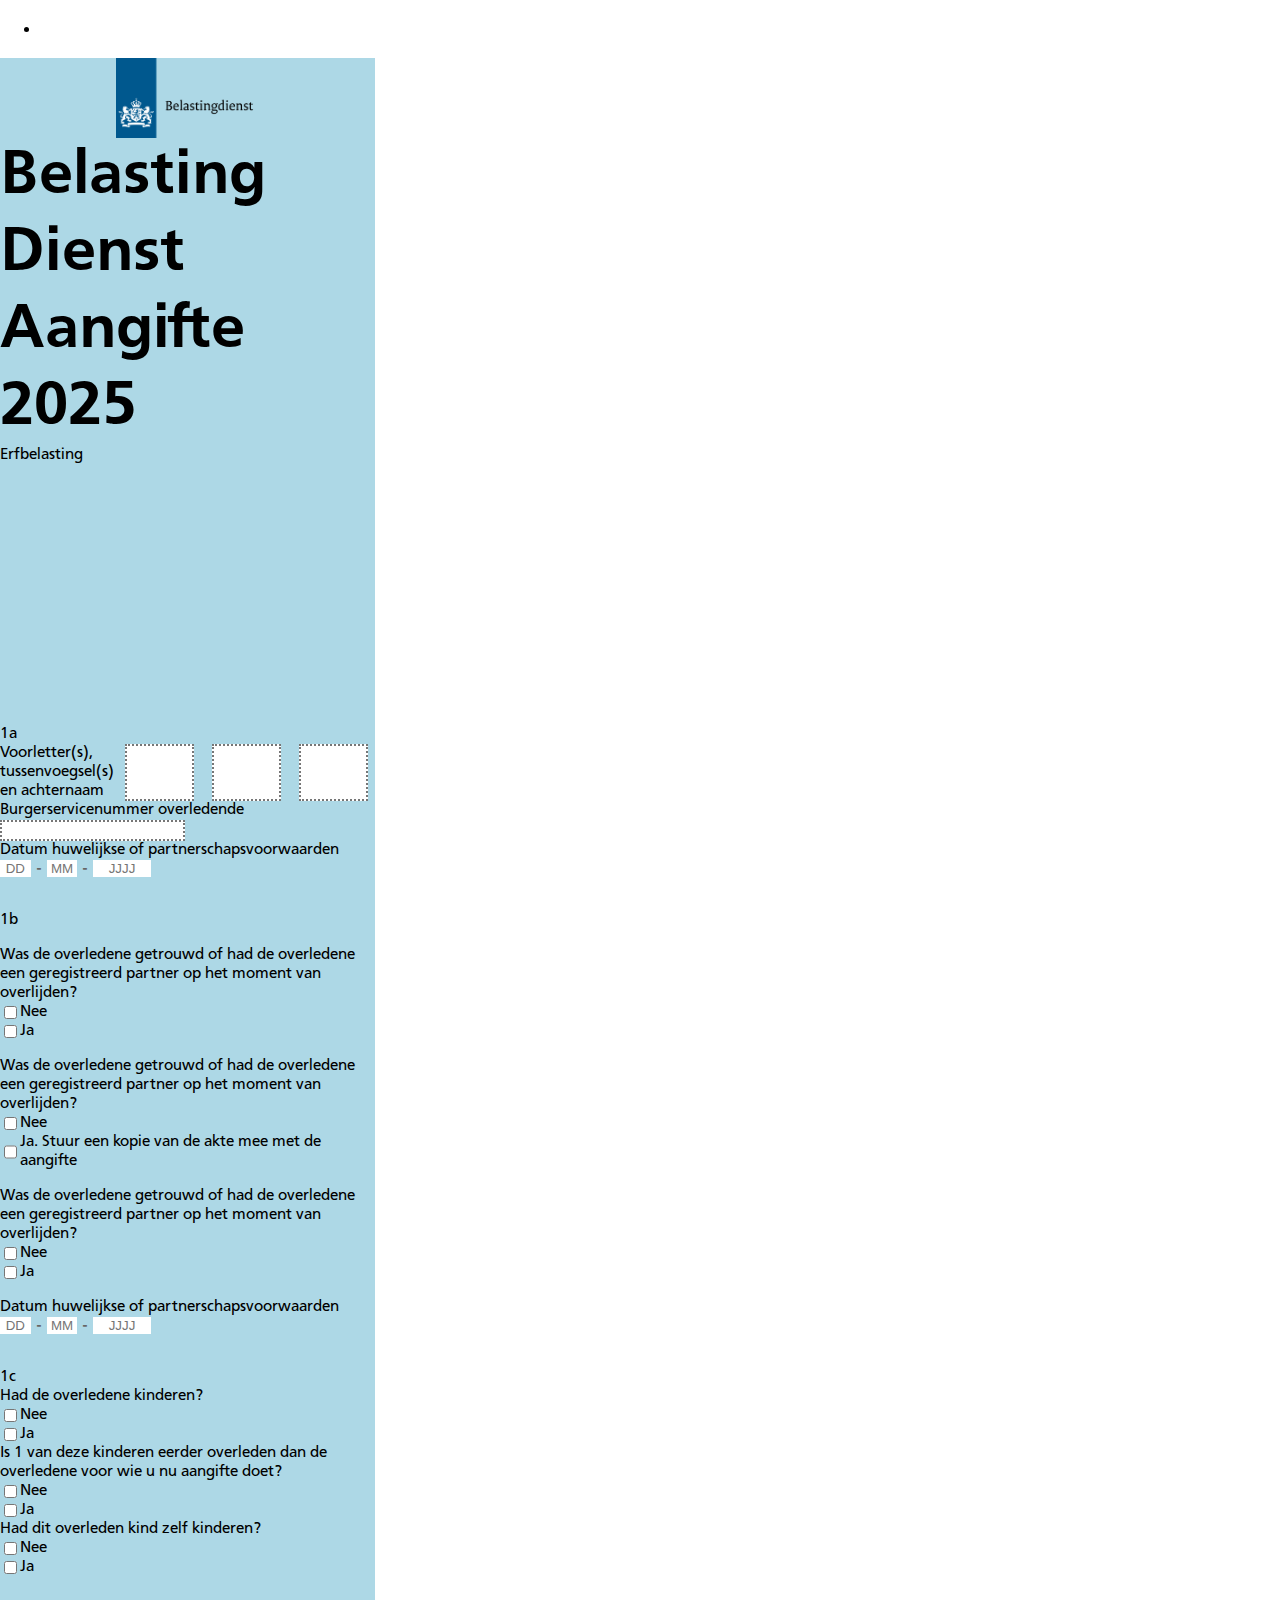
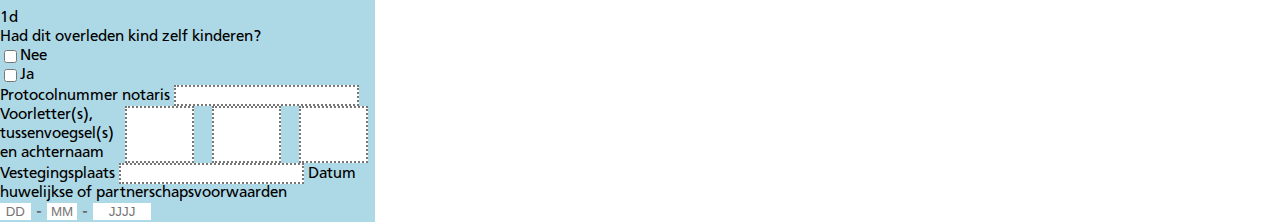
==== index.html @ 47c0e93e "init" ====
<!DOCTYPE html>
<html lang="en">
<head>
    <meta charset="UTF-8">
    <meta name="viewport" content="width=device-width, initial-scale=1.0">
    <title>Belasting Dienst</title>

    <link rel="stylesheet" href="styles.css">
</head>
<body>
    <nav>
        <ul>
            <li> </li>
        </ul>
    </nav>
    <section id="">
        <h1>Belasting Dienst</h1>
        <h2>Aangifte 2025</h2>
        <p>Erfbelasting</p>
        <img id="logo" src="content/belastingDienst.png" alt="logo van de belastingdienst">
    </section>

    <section id="DeadPerson">
        <section>
        <p>1a</p>
        <div>
            <label class="text-3-field"  for="Voorletters">Voorletter(s), tussenvoegsel(s) en achternaam
                <input type="text" name="Voorletters">
                <input type="text">
                <input type="text">
            </label>
        </div>
        <div>
            <label for="">Burgerservicenummer overledende
                <input type="text" name="Voorletters" maxlength="9">
            </label>
        </div>
            <label for="">Datum huwelijkse of partnerschapsvoorwaarden
                <div class="date-input-container">
                    <input type="number" id="day" class="date-segment" placeholder="DD" min="1" max="31" maxlength="2">
                    <span class="date-separator">-</span>
                    <input type="number" id="month" class="date-segment" placeholder="MM" min="1" max="12" maxlength="2">
                    <span class="date-separator">-</span>
                    <input type="number" id="year" class="date-segment" placeholder="JJJJ" min="1900" max="2100" maxlength="4" style="width: 4em;">
                </div>
             </label>
    
        </section>

        <section>
            <p>1b</p>
            <!-- Getrouwd? -->
            <label class="2-check-question" for="">Was de overledene getrouwd of had de overledene een geregistreerd partner op het moment van overlijden?
                <label for="nee">Nee
                    <input type="checkbox" name="nee">
                </label>
                <label for="ja">Ja
                    <input type="checkbox" name="ja">
                </label>
            </label>
            <!-- Voorwaarden -->
            <label class="2-check-question" for="">Was de overledene getrouwd of had de overledene een geregistreerd partner op het moment van overlijden?
                <label for="nee">Nee
                    <input type="checkbox" name="nee">
                </label>
                <label for="ja">Ja. Stuur een kopie van de akte mee met de aangifte
                    <input type="checkbox" name="ja">
                </label>
            </label>
            <!-- finaal verrekenbeding -->
            <label class="2-check-question" for="">Was de overledene getrouwd of had de overledene een geregistreerd partner op het moment van overlijden?
                <label for="nee">Nee
                    <input type="checkbox" name="nee">
                </label>
                <label for="ja">Ja
                    <input type="checkbox" name="ja">
                </label>
            </label>

            <!-- Datum Voorwaarden -->
             <label for="">Datum huwelijkse of partnerschapsvoorwaarden
                <div class="date-input-container">
                    <input type="number" id="day" class="date-segment" placeholder="DD" min="1" max="31" maxlength="2">
                    <span class="date-separator">-</span>
                    <input type="number" id="month" class="date-segment" placeholder="MM" min="1" max="12" maxlength="2">
                    <span class="date-separator">-</span>
                    <input type="number" id="year" class="date-segment" placeholder="JJJJ" min="1900" max="2100" maxlength="4" style="width: 4em;">
                </div>
             </label>
        </section>

        <section>
            <p>1c</p>
              <!-- kinderen? -->
            <label class="2-check-question" for="">Had de overledene kinderen?
                <label for="nee">Nee
                    <input type="checkbox" name="nee">
                </label>
                <label for="ja">Ja
                    <input type="checkbox" name="ja">
                </label>
            </label>
               <!-- kind eerder overleden? -->
            <label class="2-check-question" for="">Is 1 van deze kinderen eerder overleden dan de overledene voor wie u nu aangifte doet?
                <label for="nee">Nee
                    <input type="checkbox" name="nee">
                </label>
                <label for="ja">Ja
                    <input type="checkbox" name="ja">
                </label>
            </label>
               <!-- overleden kind met kinderen? -->
            <label class="2-check-question" for="">Had dit overleden kind zelf kinderen?
                <label for="nee">Nee
                    <input type="checkbox" name="nee">
                </label>
                <label for="ja">Ja
                    <input type="checkbox" name="ja">
                </label>
            </label>
        </section>

        <section>
            <p>1d</p>
                <!-- Testament -->
                <label class="2-check-question" for="">Had dit overleden kind zelf kinderen?
                    <label for="nee">Nee
                        <input type="checkbox" name="nee">
                    </label>
                    <label for="ja">Ja
                        <input type="checkbox" name="ja">
                    </label>
                </label>

                <div>
                    <label for="">Protocolnummer notaris
                        <input type="number" id="protocol" maxlength="6">
                    </label>
                    <label class="text-3-field" for="Voorletters">Voorletter(s), tussenvoegsel(s) en achternaam
                        <input type="text" name="Voorletters">
                        <input type="text">
                        <input type="text">
                    </label>
                    <label for="">Vestegingsplaats
                        <input type="text">
                    </label>
                    <label for="">Datum huwelijkse of partnerschapsvoorwaarden
                        <div class="date-input-container">
                            <input type="number" id="day" class="date-segment" placeholder="DD" min="1" max="31" maxlength="2">
                            <span class="date-separator">-</span>
                            <input type="number" id="month" class="date-segment" placeholder="MM" min="1" max="12" maxlength="2">
                            <span class="date-separator">-</span>
                            <input type="number" id="year" class="date-segment" placeholder="JJJJ" min="1900" max="2100" maxlength="4" style="width: 4em;">
                        </div>
                     </label>
                </div>
        </section>
    </section>
</body>
</html>
---- styles.css ----
:root{
    --button-text: 16px;
    --text: 16px;
    --h2: 64px;
    --nav: 18px;

    --section-width: 375px;
    --section-height: 10em;

    /* Primary colours */
  --ns-yellow: #ffc917;
  --ns-blue: #003082;
  --ns-lightBlue: #0063d3;
  --ns-white: #ffffff;

  /* Shades of grey */
  --ns-gray-text: #070721;
  --ns-gray-10: #202037;
  --ns-gray-20: #39394d;
  --ns-gray-30: #515164;
  --ns-gray-40: #6a6a7a;
  --ns-gray-50: #838390;
  --ns-gray-60: #9c9ca6;
  --ns-gray-70: #b5b5bc;
  --ns-gray-80: #cdcdd3;
  --ns-gray-90: #e6e6e9;
  --ns-gray-94: #f0f0f2;

  /* Special Colours */
  --ns-error: #db0029;
  --ns-succes: #009a42;
  --ns-ov: #ff0098;
  --ns-bus: #ff7700;

  /* Link and hover colours */
  --ns-link-blue: #0079d3;
  --ns-hover-blue: #005ca0;
  --ns-hover-yellow: #ffb519;

  /* Transparency colours */
  --ns-gray-alpha-60: #070721 (60%);
  --ns-gray-alpha-15: #070721 (15%);
  --ns-gray-alpha-10: #070721 (10%);

}

body{
    font-family: 'CartoGothicStd', sans-serif;
}

h1, h2{
    font-size: var(--h2);
}

nav{
    font-size: var(--nav);
}

button, a, p{
    font-size: var(--text);
}


body, h1, h2, h3, h4, h5, p, a, button{
    margin: 0;
    padding: 0;
}

body > section{
    width: var(--section-width);
    aspect-ratio: 9/16;
    /* height: var(--section-height); */

    background-color: lightblue;
    position: relative;

    display: flex;
    flex-direction: column;
}

#logo{
    width: 9em;

    order: -1;
    align-self: center;
}



.text-3-field{
    display: grid;
    grid-template-columns: repeat(4, 1fr);
    grid-template-rows: repeat(1, 1fr);
    column-gap: .7em;
    /* grid-template-rows: 1fr; */
}
.text-3-field input {
    width: 80%;
}

#DeadPerson {
    display: flex;
    flex-direction: column;
    /* justify-content: space-between; */
    gap: 2em;
}
#DeadPerson section:nth-of-type(2){
    display: flex;
    flex-direction: column;
    gap: 1em;
}

/* #region Font faces */
@font-face {
    font-family: CartoGothicStd;
    src: url('fonts/CartoGothicStd-Bold.otf') format('opentype');
    font-weight: bold;
    font-style: normal;
    font-display: swap;
}

@font-face {
    font-family: CartoGothicStd;
    src: url('fonts/CartoGothicStd-BoldItalic.otf') format('opentype');
    font-weight:bold;
    font-style: italic;
    font-display: swap;
}

@font-face {
    font-family: CartoGothicStd;
    src: url('fonts/CartoGothicStd-Book.otf') format('opentype');
    font-weight: normal;
    font-style: normal;
    font-display: swap;
}

@font-face {
    font-family: CartoGothicStd;
    src: url('fonts/CartoGothicStd-Italic.otf') format('opentype');
    font-weight: normal;
    font-style: italic;
    font-display: swap;
}

/* #endregion */

/* #region media Queries */
/* @media screen and (max-width: 768px){
    :root{
        --section-width: ;
        --section-height: ;
    }
} */

/* @media screen and (min-width: 768px) and (max-width: 1023px) {
    :root{
        --section-width: ;
        --section-height: ;
    }
} */

/* @media screen and (min-width: 1024px) {
    :root{
        --section-width: 2em;
        --section-height: 1em;
    }
} */

/* #endregion */


input[type=number]::-webkit-inner-spin-button, 
input[type=number]::-webkit-outer-spin-button { 
    -webkit-appearance: none;
    margin: 0;
}
input[type=number] {
    -moz-appearance: textfield;
}

.date-segment {
    width: 2em;
    border: none;
    text-align: center;
    outline: none;
}

.date-separator {
    margin: 0 2px;
    color: #666;
    font-weight: bold;
}

input {
    border-style: dotted;
}

label > label:has(input){
    display: flex;
    flex-direction: row-reverse;
    justify-content: flex-end;
}
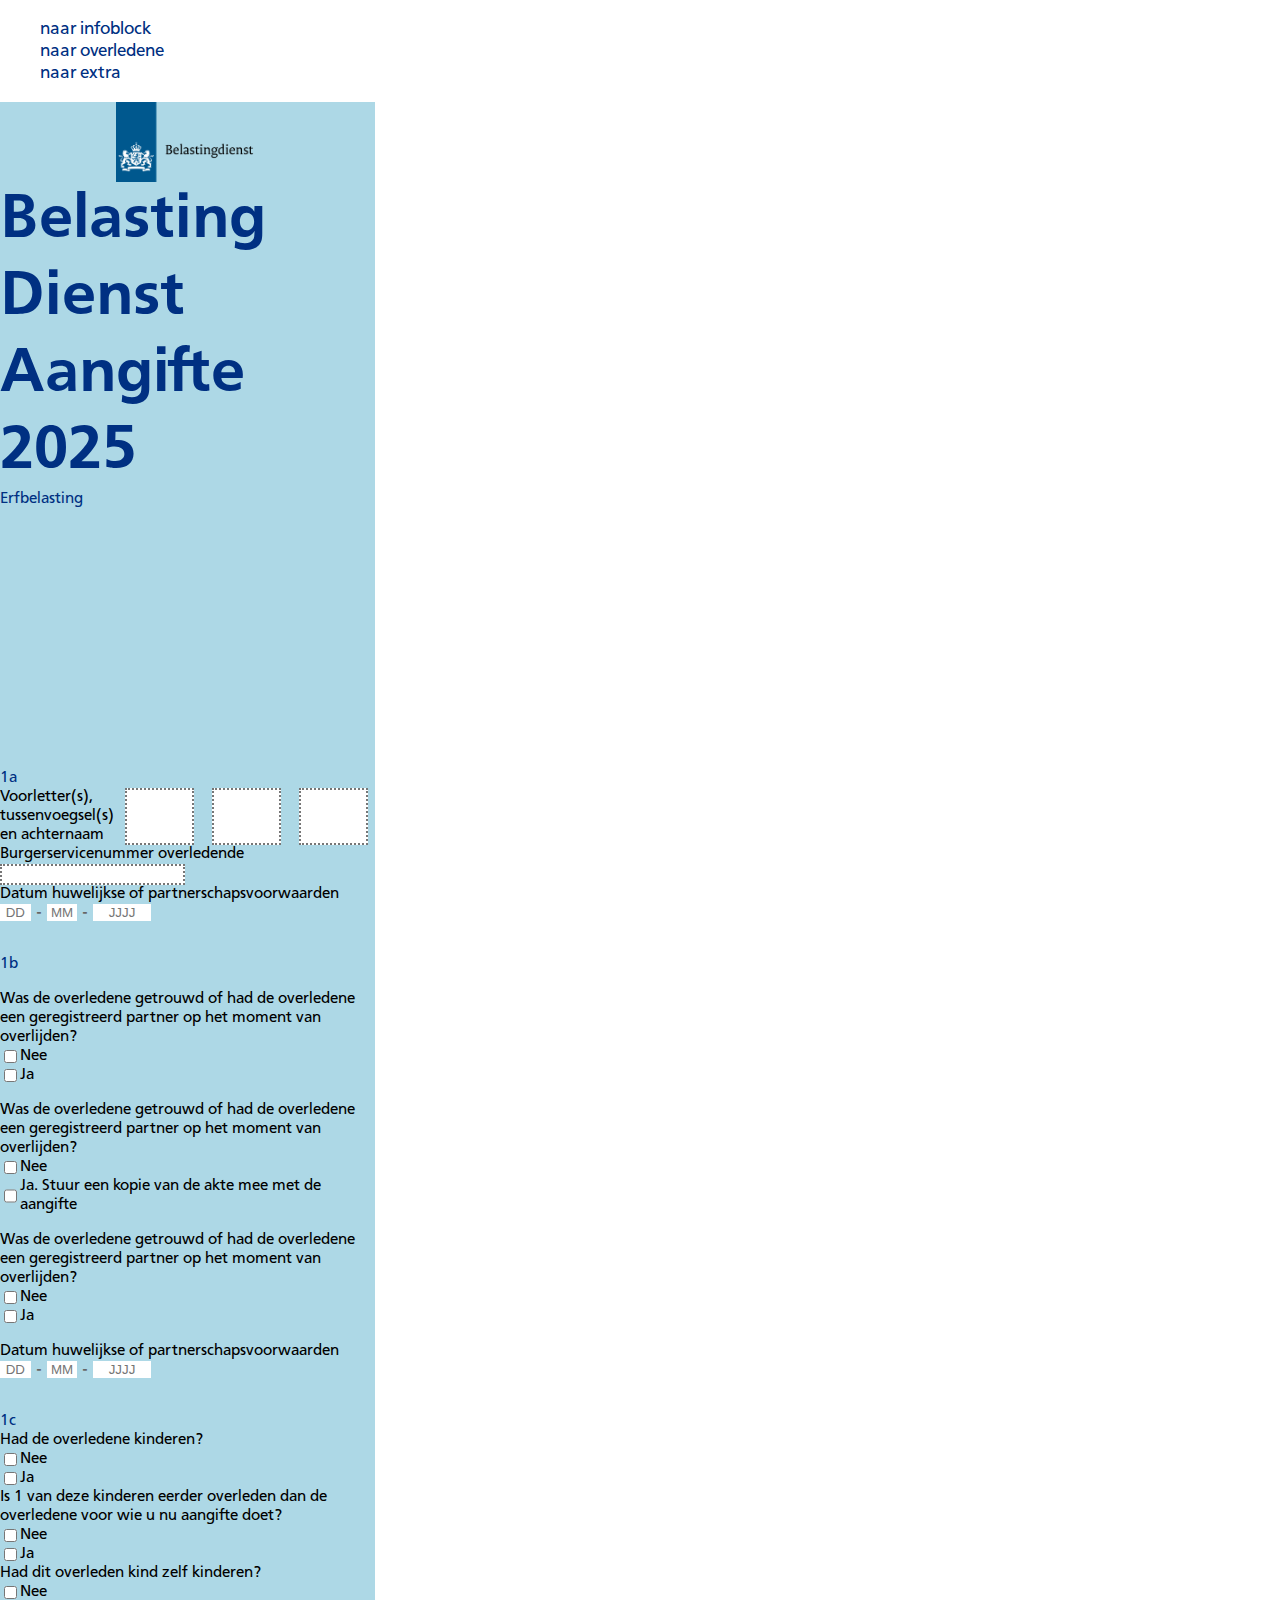
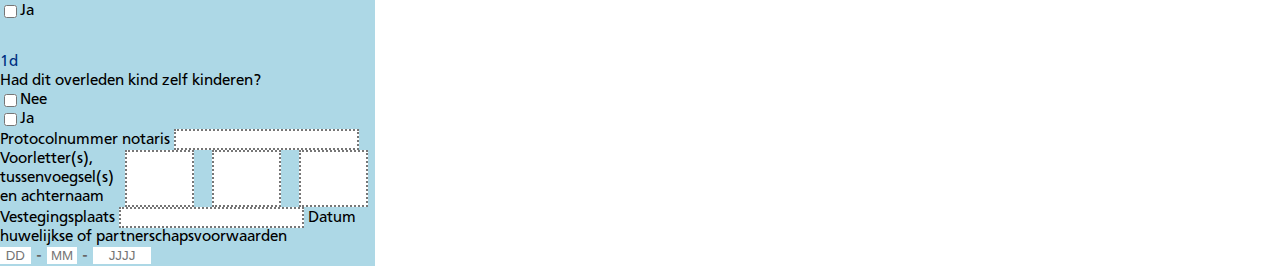
==== commit b3ea2afe: "bt update" ====
--- a/index.html
+++ b/index.html
@@ -10,7 +10,9 @@
 <body>
     <nav>
         <ul>
-            <li> </li>
+            <li>naar infoblock</li>
+            <li>naar overledene</li>
+            <li>naar extra</li>
         </ul>
     </nav>
     <section id="">
--- a/styles.css
+++ b/styles.css
@@ -50,14 +50,24 @@
 
 h1, h2{
     font-size: var(--h2);
+    color: var(--ns-blue);
 }
 
 nav{
     font-size: var(--nav);
+    /* width: 100dvw;
+    height: 100px; */
+    background-color: var(--ns-white);
+    color: var(--ns-blue);
+}
+
+nav ul {
+    list-style: none;
 }
 
 button, a, p{
     font-size: var(--text);
+    color: var(--ns-blue);
 }
 
 
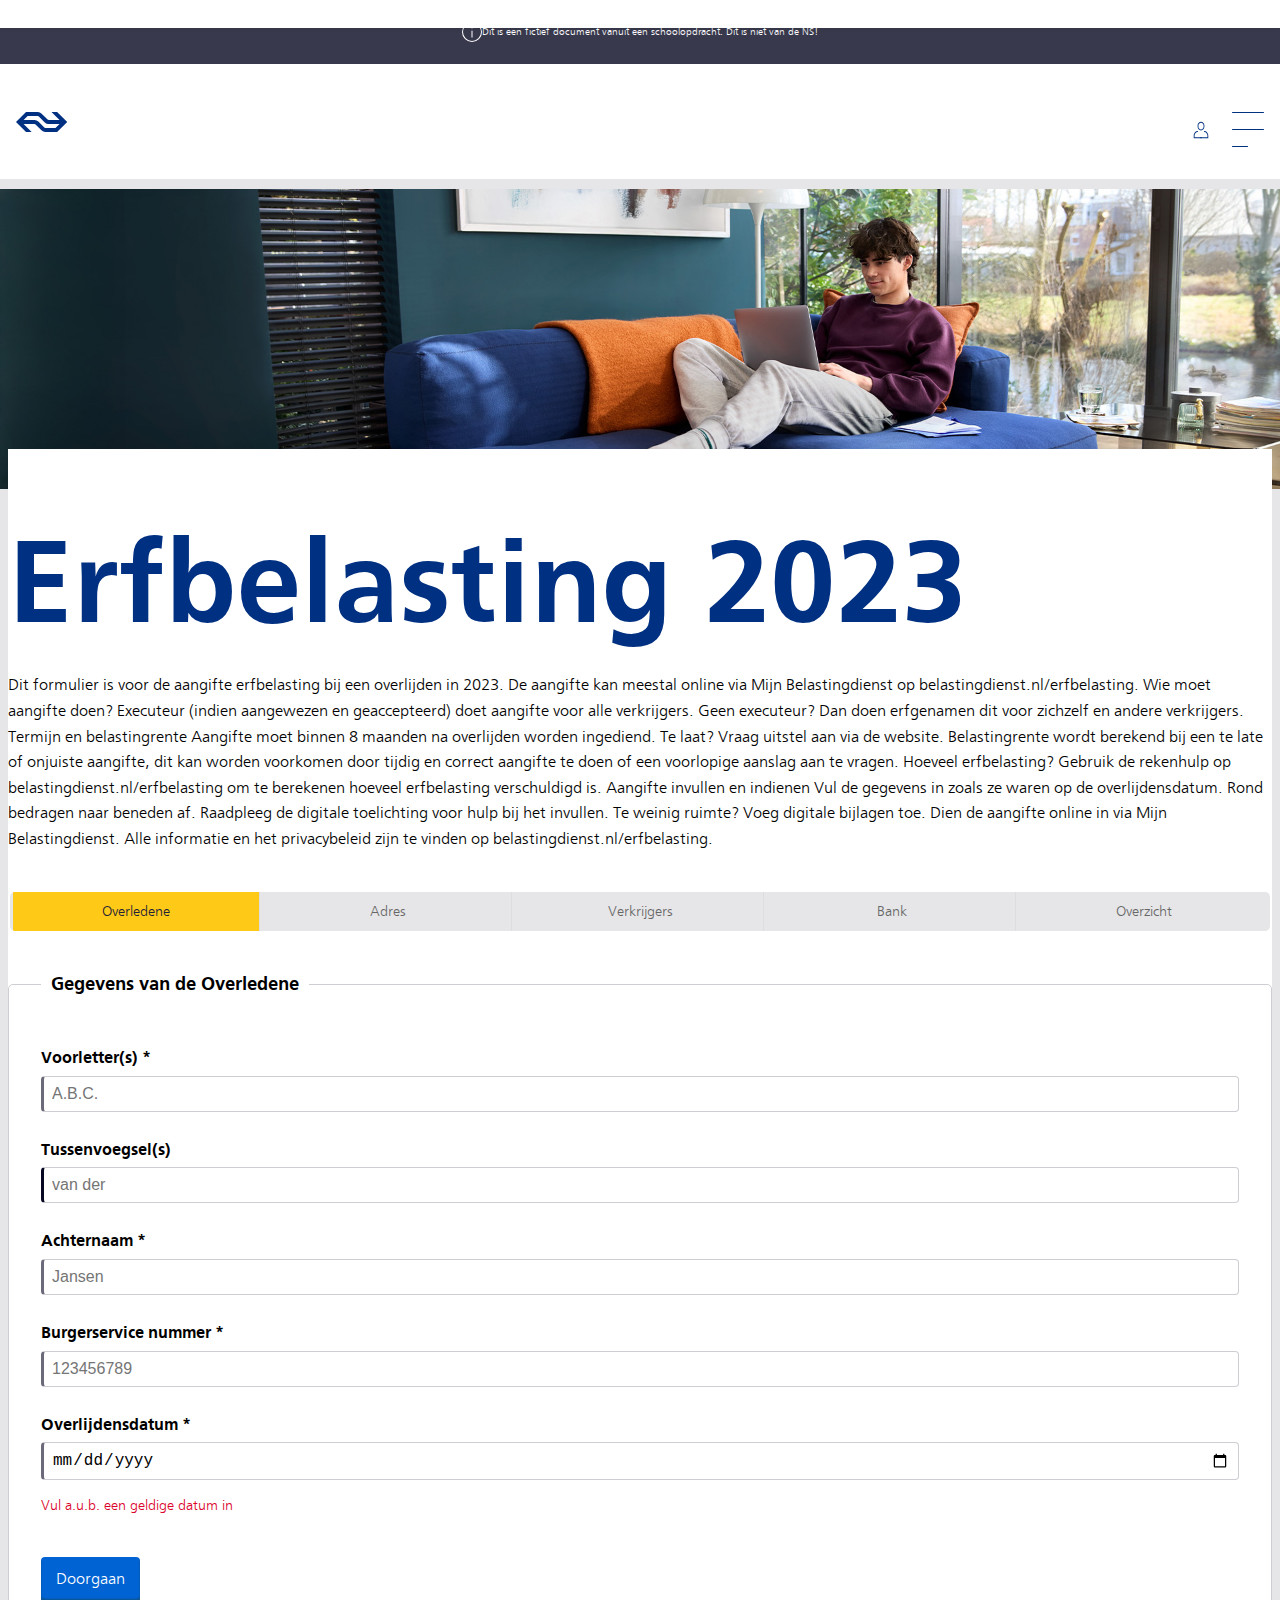
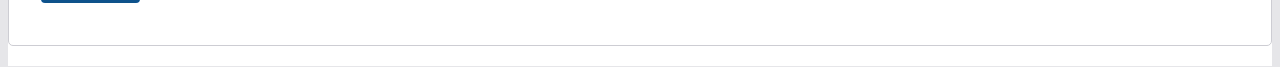
==== commit 18e323ec: "WK-4" ====
--- a/index.html
+++ b/index.html
@@ -1,162 +1,960 @@
-<!DOCTYPE html>
+<!doctype html>
 <html lang="en">
-<head>
-    <meta charset="UTF-8">
-    <meta name="viewport" content="width=device-width, initial-scale=1.0">
-    <title>Belasting Dienst</title>
-
-    <link rel="stylesheet" href="styles.css">
-</head>
-<body>
-    <nav>
-        <ul>
-            <li>naar infoblock</li>
-            <li>naar overledene</li>
-            <li>naar extra</li>
-        </ul>
-    </nav>
-    <section id="">
-        <h1>Belasting Dienst</h1>
-        <h2>Aangifte 2025</h2>
-        <p>Erfbelasting</p>
-        <img id="logo" src="content/belastingDienst.png" alt="logo van de belastingdienst">
-    </section>
-
-    <section id="DeadPerson">
+  <!-- <script src="noJS.js"></script> -->
+
+  <head>
+    <meta charset="UTF-8" />
+    <meta name="viewport" content="width=device-width, initial-scale=1.0" />
+    <title>home</title>
+    <link rel="stylesheet" href="main.css" />
+    <link rel="stylesheet" href="home.css" />
+  </head>
+  <body class="no-js">
+    <div class="warning">
+      <svg
+        xmlns="http://www.w3.org/2000/svg"
+        width="20"
+        height="20"
+        viewBox="0 0 20 20"
+      >
+        <title>info--small</title>
+        <path
+          d="M10,20A10,10,0,1,1,20,10,10.011,10.011,0,0,1,10,20ZM10,1a9,9,0,1,0,9,9A9.011,9.011,0,0,0,10,1Z"
+        />
+        <path
+          d="M10,6.5h0a.75.75,0,0,1-.75-.75h0A.75.75,0,0,1,10,5h0a.75.75,0,0,1,.75.75h0A.75.75,0,0,1,10,6.5Z"
+        />
+        <path d="M10,8.5a.5.5,0,0,0-.5.5v6.5h1V9A.5.5,0,0,0,10,8.5Z" />
+      </svg>
+      <p>
+        Dit is een fictief document vanuit een schoolopdracht. Dit is niet van
+        de NS!
+      </p>
+    </div>
+
+    <main>
+      <img src="content/tristan.jpg" alt="photo of boy on the couch" />
+      <section>
         <section>
-        <p>1a</p>
+          <h2>Erfbelasting 2023</h2>
+          <p>
+            Dit formulier is voor de aangifte erfbelasting bij een overlijden in
+            2023. De aangifte kan meestal online via Mijn Belastingdienst op
+            belastingdienst.nl/erfbelasting. Wie moet aangifte doen? Executeur
+            (indien aangewezen en geaccepteerd) doet aangifte voor alle
+            verkrijgers. Geen executeur? Dan doen erfgenamen dit voor zichzelf
+            en andere verkrijgers. Termijn en belastingrente Aangifte moet
+            binnen 8 maanden na overlijden worden ingediend. Te laat? Vraag
+            uitstel aan via de website. Belastingrente wordt berekend bij een te
+            late of onjuiste aangifte, dit kan worden voorkomen door tijdig en
+            correct aangifte te doen of een voorlopige aanslag aan te vragen.
+            Hoeveel erfbelasting? Gebruik de rekenhulp op
+            belastingdienst.nl/erfbelasting om te berekenen hoeveel erfbelasting
+            verschuldigd is. Aangifte invullen en indienen Vul de gegevens in
+            zoals ze waren op de overlijdensdatum. Rond bedragen naar beneden
+            af. Raadpleeg de digitale toelichting voor hulp bij het invullen. Te
+            weinig ruimte? Voeg digitale bijlagen toe. Dien de aangifte online
+            in via Mijn Belastingdienst. Alle informatie en het privacybeleid
+            zijn te vinden op belastingdienst.nl/erfbelasting.
+          </p>
+        </section>
+
+        <form id="ns-form">
+          <!-- Progress Indicator (only visible with JS) - Modified to merge acquirer steps -->
+          <ul class="progress-bar hidden">
+            <li class="progress-step active" data-step="1">Overledene</li>
+            <li class="progress-step" data-step="2">Adres</li>
+            <li class="progress-step" data-step="3">Verkrijgers</li>
+            <li class="progress-step" data-step="4">Bank</li>
+            <li class="progress-step" data-step="5">Overzicht</li>
+          </ul>
+
+          <fieldset id="deadPerson" class="form-section active">
+            <legend>Gegevens van de Overledene</legend>
+
+            <label for="dp-firstname">Voorletter(s) *</label>
+            <input
+              type="text"
+              id="dp-firstname"
+              name="firstname"
+              pattern="[A-Za-z\.]+"
+              class="nameDots"
+              placeholder="A.B.C."
+              required
+              title="Alleen letters zijn toegestaan"
+            />
+            <span class="error-message">Vul a.u.b. alleen letters in</span>
+
+            <label for="dp-between">Tussenvoegsel(s)</label>
+            <input
+              type="text"
+              id="dp-between"
+              name="between"
+              placeholder="van der"
+            />
+
+            <label for="dp-lastname">Achternaam *</label>
+            <input
+              type="text"
+              id="dp-lastname"
+              name="lastname"
+              placeholder="Jansen"
+              required
+            />
+            <span class="error-message">Vul a.u.b. een achternaam in</span>
+
+            <label for="dp-BSN">Burgerservice nummer *</label>
+            <input
+              type="text"
+              id="dp-BSN"
+              name="bsn"
+              pattern="[0-9]{7,9}"
+              placeholder="123456789"
+              minlength="7"
+              maxlength="9"
+              required
+              title="BSN moet 7 tot 9 cijfers bevatten"
+            />
+            <span class="error-message">BSN moet 7 tot 9 cijfers bevatten</span>
+
+            <label for="dp-deathDate">Overlijdensdatum *</label>
+            <input type="date" id="dp-deathDate" name="deathDate" required />
+            <span class="error-message">Vul a.u.b. een geldige datum in</span>
+
+            <div class="nav-buttons">
+              <a
+                href="#foreignAddress"
+                id="volgende1"
+                class="ns-button volgende-btn"
+                >Doorgaan</a
+              >
+            </div>
+          </fieldset>
+
+          <fieldset id="foreignAddress" class="form-section">
+            <legend>Adres in het buitenland</legend>
+
+            <div>
+              <label for="fa-country">Land</label>
+            </div>
+            <div>
+              <input type="text" id="fa-country" required list="countries" />
+              <datalist id="countries">
+                <option value="Nederland" data-code="NLD"></option>
+                <option value="Albanië" data-code="ALB"></option>
+                <option value="Argentinië" data-code="ARG"></option>
+                <option value="Armenië" data-code="ARM"></option>
+                <option value="Aruba" data-code="ABW"></option>
+                <option value="Australië" data-code="AUS"></option>
+                <option value="Azerbeidzjan" data-code="AZE"></option>
+                <option value="Bahrein" data-code="BHR"></option>
+                <option value="Bangladesh" data-code="BGD"></option>
+                <option value="Barbados" data-code="BRB"></option>
+                <option value="Belarus (Wit-Rusland)" data-code="BLR"></option>
+                <option value="België" data-code="BEL"></option>
+                <option value="Bermuda" data-code="BMU"></option>
+                <option
+                  value="Bonaire, St. Eustatius en Saba"
+                  data-code="BES"
+                ></option>
+                <option value="Bosnië-Herzegovina" data-code="BIH"></option>
+                <option value="Brazilië" data-code="BRA"></option>
+                <option value="Bulgarije" data-code="BGR"></option>
+                <option value="Canada" data-code="CAN"></option>
+                <option value="China" data-code="CHN"></option>
+                <option value="Curaçao" data-code="CUW"></option>
+                <option value="Cyprus" data-code="CYP"></option>
+                <option value="Denemarken" data-code="DNK"></option>
+                <option value="Duitsland" data-code="DEU"></option>
+                <option value="Egypte" data-code="EGY"></option>
+                <option value="Estland" data-code="EST"></option>
+                <option value="Filippijnen" data-code="PHL"></option>
+                <option value="Finland" data-code="FIN"></option>
+                <option value="Frankrijk" data-code="FRA"></option>
+                <option value="Georgië" data-code="GEO"></option>
+                <option value="Ghana" data-code="GHA"></option>
+                <option value="Griekenland" data-code="GRC"></option>
+                <option value="Hongarije" data-code="HUN"></option>
+                <option value="Hongkong" data-code="HKG"></option>
+                <option value="Ierland" data-code="IRL"></option>
+                <option value="IJsland" data-code="ISL"></option>
+                <option value="India" data-code="IND"></option>
+                <option value="Indonesië" data-code="IDN"></option>
+                <option value="Israël" data-code="ISR"></option>
+                <option value="Italië" data-code="ITA"></option>
+                <option value="Japan" data-code="JPN"></option>
+                <option value="Jordanië" data-code="JOR"></option>
+                <option value="Kazachstan" data-code="KAZ"></option>
+                <option value="Kirgizië" data-code="KGZ"></option>
+                <option value="Koeweit" data-code="KWT"></option>
+                <option value="Kroatië" data-code="HRV"></option>
+                <option value="Letland" data-code="LVA"></option>
+                <option value="Litouwen" data-code="LTU"></option>
+                <option value="Luxemburg" data-code="LUX"></option>
+                <option value="Macedonië" data-code="MKD"></option>
+                <option value="Malawi" data-code="MWI"></option>
+                <option value="Maleisië" data-code="MYS"></option>
+                <option value="Malta" data-code="MLT"></option>
+                <option value="Marokko" data-code="MAR"></option>
+                <option value="Mexico" data-code="MEX"></option>
+                <option value="Moldavië" data-code="MDA"></option>
+                <option value="Montenegro" data-code="MNE"></option>
+                <option value="Nieuw-Zeeland" data-code="NZL"></option>
+                <option value="Nigeria" data-code="NGA"></option>
+                <option value="Noorwegen" data-code="NOR"></option>
+                <option value="Oekraïne" data-code="UKR"></option>
+                <option value="Oezbekistan" data-code="UZB"></option>
+                <option value="Oman" data-code="OMN"></option>
+                <option value="Oostenrijk" data-code="AUT"></option>
+                <option value="Pakistan" data-code="PAK"></option>
+                <option value="Panama" data-code="PAN"></option>
+                <option value="Polen" data-code="POL"></option>
+                <option value="Portugal" data-code="PRT"></option>
+                <option value="Qatar" data-code="QAT"></option>
+                <option value="Roemenië" data-code="ROU"></option>
+                <option value="Rusland" data-code="RUS"></option>
+                <option value="Saudi-Arabië" data-code="SAU"></option>
+                <option value="Servië" data-code="SRB"></option>
+                <option value="Singapore" data-code="SGP"></option>
+                <option value="Sint Maarten" data-code="SXM"></option>
+                <option value="Slovenië" data-code="SVN"></option>
+                <option value="Slowakije" data-code="SVK"></option>
+                <option value="Spanje" data-code="ESP"></option>
+                <option value="Sri Lanka" data-code="LKA"></option>
+                <option value="Suriname" data-code="SUR"></option>
+                <option value="Tadzjikistan" data-code="TJK"></option>
+                <option value="Taiwan" data-code="TWN"></option>
+                <option value="Thailand" data-code="THA"></option>
+                <option value="Tsjechië" data-code="CZE"></option>
+                <option value="Tunesië" data-code="TUN"></option>
+                <option value="Turkije" data-code="TUR"></option>
+                <option value="Uganda" data-code="UGA"></option>
+                <option value="Venezuela" data-code="VEN"></option>
+                <option value="Verenigd Koninkrijk" data-code="GBR"></option>
+                <option
+                  value="Verenigde Arabische Emiraten"
+                  data-code="ARE"
+                ></option>
+                <option
+                  value="Verenigde Staten van Amerika"
+                  data-code="USA"
+                ></option>
+                <option value="Vietnam" data-code="VNM"></option>
+                <option value="Zambia" data-code="ZMB"></option>
+                <option value="Zimbabwe" data-code="ZWE"></option>
+                <option value="Zuid-Afrika" data-code="ZAF"></option>
+                <option value="Zuid-Korea" data-code="KOR"></option>
+                <option value="Zweden" data-code="SWE"></option>
+                <option value="Zwitserland" data-code="CHE"></option>
+              </datalist>
+              <span class="error">Voer een geldig land in uit de lijst</span>
+
+              <!-- Hidden input to store the actual land code -->
+              <input type="hidden" id="fa-landCode" name="landCode" />
+            </div>
+
+            <div>
+              <label for="fa-street">Straat</label>
+              <span>en</span>
+              <label for="fa-houseNum">huisnummer</label>
+            </div>
+            <div class="input-row">
+              <div>
+                <input
+                  type="text"
+                  id="fa-street"
+                  placeholder="bv. binnenhof"
+                  required
+                />
+                <span class="error">Voer een straatnaam in</span>
+              </div>
+              <div>
+                <input
+                  type="text"
+                  id="fa-houseNum"
+                  placeholder="bv. 123"
+                  required
+                  pattern="^[0-9]+[a-zA-Z0-9\-]*$"
+                />
+                <span class="error"
+                  >Huisnummer moet beginnen met cijfers, daarna letters, cijfers
+                  of streepjes</span
+                >
+              </div>
+            </div>
+            <div>
+              <label for="fa-postal">Postcode</label>
+              <span>en</span>
+              <label for="fa-city">Plaats</label>
+            </div>
+            <div class="input-row">
+              <div>
+                <input
+                  type="text"
+                  id="fa-postal"
+                  placeholder="bv. 1029D"
+                  required
+                />
+                <span class="error">Voer een postcode in</span>
+              </div>
+              <div>
+                <input
+                  type="text"
+                  id="fa-city"
+                  placeholder="bv. Antwerpen"
+                  required
+                />
+                <span class="error">Voer een plaatsnaam in</span>
+              </div>
+            </div>
+
+            <div>
+              <label for="addressOverview">Adresoverzicht</label>
+              <textarea
+                id="addressOverview"
+                name="addressOverview"
+                readonly
+              ></textarea>
+            </div>
+            <div>
+              <label for="fa-phoneNum">Telefoonnummer</label>
+              <input
+                type="tel"
+                id="fa-phoneNum"
+                required
+                pattern="^\+[0-9]{1,4}[0-9]{6,14}$"
+              />
+              <span class="error"
+                >Voer een geldig telefoonnummer in (bijv. +31612345678)</span
+              >
+            </div>
+            <div>
+              <label for="fa-email">E-mailadres</label>
+              <input type="email" id="fa-email" required />
+              <span class="error"
+                >Voer een geldig e-mailadres in (bijv. naam@voorbeeld.com)</span
+              >
+            </div>
+            <div class="nav-buttons">
+              <a href="#deadPerson" class="ns-button previous-btn">Vorige</a>
+              <a
+                href="#acquirer-1"
+                id="volgende2"
+                class="ns-button volgende-btn"
+                >Doorgaan</a
+              >
+            </div>
+          </fieldset>
+
+          <!-- First acquirer fieldset - This is the template to be cloned in JS -->
+          <fieldset id="acquirer-1" class="form-section">
+            <legend>verkrijger 1</legend>
+
+            <label for="a1-BSN">Burgerservice nummer *</label>
+            <input
+              type="text"
+              id="a1-BSN"
+              name="bsn"
+              pattern="[0-9]{7,9}"
+              placeholder="123456789"
+              minlength="7"
+              maxlength="9"
+              required
+              title="BSN moet 7 tot 9 cijfers bevatten"
+            />
+
+            <span class="error-message">BSN moet 7 tot 9 cijfers bevatten</span>
+            <label for="a1-firstname">Voorletter(s) *</label>
+
+            <input
+              type="text"
+              id="a1-firstname"
+              name="firstname"
+              class="nameDots"
+              pattern="[A-Za-z\.]+"
+              placeholder="A.B.C."
+              required
+              title="Alleen letters zijn toegestaan"
+            />
+            <span class="error-message">Vul a.u.b. alleen letters in</span>
+
+            <label for="a1-between">Tussenvoegsel(s)</label>
+            <input
+              type="text"
+              id="a1-between"
+              name="between"
+              placeholder="van der"
+            />
+
+            <label for="a1-lastname">Achternaam *</label>
+            <input
+              type="text"
+              id="a1-lastname"
+              name="lastname"
+              placeholder="Jansen"
+              required
+            />
+            <span class="error-message">Vul a.u.b. een achternaam in</span>
+
+            <fieldset id="a1-wholeAmount">
+              <legend>
+                Krijgt deze verkrijger waarvoor u geen aangifte doet het hele
+                vermogen?
+              </legend>
+
+              <div>
+                <label for="a1-wa-no">Nee</label>
+                <input
+                  type="radio"
+                  name="a1-wa-check"
+                  id="a1-wa-no"
+                  class="radio-input"
+                />
+
+                <label for="a1-wa-yes">Ja</label>
+                <input
+                  type="radio"
+                  id="a1-wa-yes"
+                  name="a1-wa-check"
+                  class="radio-input"
+                />
+              </div>
+            </fieldset>
+
+            <fieldset id="a1-portion">
+              <legend>
+                Doet deze verkrijger een beroep op diens legitieme portie
+                (wettelijke erfdeel)?
+              </legend>
+
+              <div>
+                <label for="a1-p-no">Nee</label>
+                <input
+                  type="radio"
+                  name="a1-p-check"
+                  id="a1-p-no"
+                  class="radio-input"
+                />
+
+                <label for="a1-p-yes">Ja</label>
+                <input
+                  type="radio"
+                  id="a1-p-yes"
+                  name="a1-p-check"
+                  class="radio-input"
+                />
+              </div>
+            </fieldset>
+            <div class="nav-buttons">
+              <a href="#foreignAddress" class="ns-button previous-btn"
+                >Vorige</a
+              >
+              <a
+                href="#acquirer-2"
+                id="volgende3"
+                class="ns-button volgende-btn"
+                >Doorgaan</a
+              >
+            </div>
+          </fieldset>
+
+          <!-- Second acquirer fieldset (copy of the first one with updated IDs) -->
+          <fieldset id="acquirer-2" class="form-section">
+            <legend>verkrijger 2</legend>
+            <label for="a2-BSN">Burgerservice nummer *</label>
+            <input
+              type="text"
+              id="a2-BSN"
+              name="bsn"
+              pattern="[0-9]{7,9}"
+              placeholder="123456789"
+              minlength="7"
+              maxlength="9"
+              required
+              title="BSN moet 7 tot 9 cijfers bevatten"
+            />
+            <span class="error-message">BSN moet 7 tot 9 cijfers bevatten</span>
+            <label for="a2-firstname">Voorletter(s) *</label>
+            <input
+              type="text"
+              id="a2-firstname"
+              name="firstname"
+              class="nameDots"
+              pattern="[A-Za-z\.]+"
+              placeholder="A.B.C."
+              required
+              title="Alleen letters zijn toegestaan"
+            />
+            <span class="error-message">Vul a.u.b. alleen letters in</span>
+            <label for="a2-between">Tussenvoegsel(s)</label>
+            <input
+              type="text"
+              id="a2-between"
+              name="between"
+              placeholder="van der"
+            />
+            <label for="a2-lastname">Achternaam *</label>
+            <input
+              type="text"
+              id="a2-lastname"
+              name="lastname"
+              placeholder="Jansen"
+              required
+            />
+            <span class="error-message">Vul a.u.b. een achternaam in</span>
+            <fieldset id="a2-wholeAmount">
+              <legend>
+                Krijgt deze verkrijger waarvoor u geen aangifte doet het hele
+                vermogen?
+              </legend>
+              <div>
+                <label for="a2-wa-no">Nee</label>
+                <input
+                  type="radio"
+                  name="a2-wa-check"
+                  id="a2-wa-no"
+                  class="radio-input"
+                />
+                <label for="a2-wa-yes">Ja</label>
+                <input
+                  type="radio"
+                  id="a2-wa-yes"
+                  name="a2-wa-check"
+                  class="radio-input"
+                />
+              </div>
+            </fieldset>
+            <fieldset id="a2-portion">
+              <legend>
+                Doet deze verkrijger een beroep op diens legitieme portie
+                (wettelijke erfdeel)?
+              </legend>
+              <div>
+                <label for="a2-p-no">Nee</label>
+                <input
+                  type="radio"
+                  name="a2-p-check"
+                  id="a2-p-no"
+                  class="radio-input"
+                />
+                <label for="a2-p-yes">Ja</label>
+                <input
+                  type="radio"
+                  id="a2-p-yes"
+                  name="a2-p-check"
+                  class="radio-input"
+                />
+              </div>
+            </fieldset>
+            <div class="nav-buttons">
+              <a href="#acquirer-1" class="ns-button previous-btn">Vorige</a>
+              <a
+                href="#acquirer-3"
+                id="volgende4"
+                class="ns-button volgende-btn"
+                >Doorgaan</a
+              >
+            </div>
+          </fieldset>
+
+          <!-- Third acquirer fieldset -->
+          <fieldset id="acquirer-3" class="form-section">
+            <legend>verkrijger 3</legend>
+            <label for="a3-BSN">Burgerservice nummer *</label>
+            <input
+              type="text"
+              id="a3-BSN"
+              name="bsn"
+              pattern="[0-9]{7,9}"
+              placeholder="123456789"
+              minlength="7"
+              maxlength="9"
+              required
+              title="BSN moet 7 tot 9 cijfers bevatten"
+            />
+            <span class="error-message">BSN moet 7 tot 9 cijfers bevatten</span>
+            <label for="a3-firstname">Voorletter(s) *</label>
+            <input
+              type="text"
+              id="a3-firstname"
+              name="firstname"
+              class="nameDots"
+              pattern="[A-Za-z\.]+"
+              placeholder="A.B.C."
+              required
+              title="Alleen letters zijn toegestaan"
+            />
+            <span class="error-message">Vul a.u.b. alleen letters in</span>
+            <label for="a3-between">Tussenvoegsel(s)</label>
+            <input
+              type="text"
+              id="a3-between"
+              name="between"
+              placeholder="van der"
+            />
+            <label for="a3-lastname">Achternaam *</label>
+            <input
+              type="text"
+              id="a3-lastname"
+              name="lastname"
+              placeholder="Jansen"
+              required
+            />
+            <span class="error-message">Vul a.u.b. een achternaam in</span>
+            <fieldset id="a3-wholeAmount">
+              <legend>
+                Krijgt deze verkrijger waarvoor u geen aangifte doet het hele
+                vermogen?
+              </legend>
+              <div>
+                <label for="a3-wa-no">Nee</label>
+                <input
+                  type="radio"
+                  name="a3-wa-check"
+                  id="a3-wa-no"
+                  class="radio-input"
+                />
+                <label for="a3-wa-yes">Ja</label>
+                <input
+                  type="radio"
+                  id="a3-wa-yes"
+                  name="a3-wa-check"
+                  class="radio-input"
+                />
+              </div>
+            </fieldset>
+            <fieldset id="a3-portion">
+              <legend>
+                Doet deze verkrijger een beroep op diens legitieme portie
+                (wettelijke erfdeel)?
+              </legend>
+              <div>
+                <label for="a3-p-no">Nee</label>
+                <input
+                  type="radio"
+                  name="a3-p-check"
+                  id="a3-p-no"
+                  class="radio-input"
+                />
+                <label for="a3-p-yes">Ja</label>
+                <input
+                  type="radio"
+                  id="a3-p-yes"
+                  name="a3-p-check"
+                  class="radio-input"
+                />
+              </div>
+            </fieldset>
+            <div class="nav-buttons">
+              <a href="#acquirer-2" class="ns-button previous-btn">Vorige</a>
+              <a
+                href="#acquirer-4"
+                id="volgende5"
+                class="ns-button volgende-btn"
+                >Doorgaan</a
+              >
+            </div>
+          </fieldset>
+
+          <!-- Fourth acquirer fieldset -->
+          <fieldset id="acquirer-4" class="form-section">
+            <legend>verkrijger 4</legend>
+            <label for="a4-BSN">Burgerservice nummer *</label>
+            <input
+              type="text"
+              id="a4-BSN"
+              name="bsn"
+              pattern="[0-9]{7,9}"
+              placeholder="123456789"
+              minlength="7"
+              maxlength="9"
+              required
+              title="BSN moet 7 tot 9 cijfers bevatten"
+            />
+            <span class="error-message">BSN moet 7 tot 9 cijfers bevatten</span>
+            <label for="a4-firstname">Voorletter(s) *</label>
+            <input
+              type="text"
+              id="a4-firstname"
+              name="firstname"
+              class="nameDots"
+              pattern="[A-Za-z\.]+"
+              placeholder="A.B.C."
+              required
+              title="Alleen letters zijn toegestaan"
+            />
+            <span class="error-message">Vul a.u.b. alleen letters in</span>
+            <label for="a4-between">Tussenvoegsel(s)</label>
+            <input
+              type="text"
+              id="a4-between"
+              name="between"
+              placeholder="van der"
+            />
+            <label for="a4-lastname">Achternaam *</label>
+            <input
+              type="text"
+              id="a4-lastname"
+              name="lastname"
+              placeholder="Jansen"
+              required
+            />
+            <span class="error-message">Vul a.u.b. een achternaam in</span>
+            <fieldset id="a4-wholeAmount">
+              <legend>
+                Krijgt deze verkrijger waarvoor u geen aangifte doet het hele
+                vermogen?
+              </legend>
+              <div>
+                <label for="a4-wa-no">Nee</label>
+                <input
+                  type="radio"
+                  name="a4-wa-check"
+                  id="a4-wa-no"
+                  class="radio-input"
+                />
+                <label for="a4-wa-yes">Ja</label>
+                <input
+                  type="radio"
+                  id="a4-wa-yes"
+                  name="a4-wa-check"
+                  class="radio-input"
+                />
+              </div>
+            </fieldset>
+            <fieldset id="a4-portion">
+              <legend>
+                Doet deze verkrijger een beroep op diens legitieme portie
+                (wettelijke erfdeel)?
+              </legend>
+              <div>
+                <label for="a4-p-no">Nee</label>
+                <input
+                  type="radio"
+                  name="a4-p-check"
+                  id="a4-p-no"
+                  class="radio-input"
+                />
+                <label for="a4-p-yes">Ja</label>
+                <input
+                  type="radio"
+                  id="a4-p-yes"
+                  name="a4-p-check"
+                  class="radio-input"
+                />
+              </div>
+            </fieldset>
+            <div class="nav-buttons">
+              <a href="#acquirer-3" class="ns-button previous-btn">Vorige</a>
+              <a
+                href="#bank-savings-Amount"
+                id="volgende6"
+                class="ns-button volgende-btn"
+                >Doorgaan</a
+              >
+            </div>
+          </fieldset>
+
+          <fieldset id="bank-savings-Amount" class="form-section">
+            <legend>Bank- en Spaarrekeningen op de overlijdensdatum</legend>
+
+            <div class="form-group">
+              <label for="bsa-IBAN-shared"
+                >Rekeningnummer (IBAN) gemeenschappelijke rekening</label
+              >
+              <input
+                type="text"
+                id="bsa-IBAN-shared"
+                maxlength="34"
+                placeholder="NL91 ABNA 0417 1643 00"
+                required
+              />
+              <div class="error-message" id="iban-error">Voer een IBAN in</div>
+            </div>
+
+            <div class="form-group">
+              <label for="bsa-Amount-shared"
+                >Saldo gemeenschappelijke rekening</label
+              >
+              <div class="currency-input-container">
+                <span class="currency-symbol" id="currency-symbol">€</span>
+                <input
+                  type="text"
+                  inputmode="numeric"
+                  id="bsa-Amount-shared"
+                  maxlength="10"
+                  required
+                />
+              </div>
+              <div class="error-message" id="amount-error">
+                Voer een geldig bedrag in
+              </div>
+            </div>
+
+            <div class="nav-buttons">
+              <a href="#verkrijgers-container" class="ns-button previous-btn"
+                >Vorige</a
+              >
+              <a
+                href="#overview-1"
+                id="volgende7"
+                class="ns-button volgende-btn"
+                >Doorgaan</a
+              >
+            </div>
+          </fieldset>
+
+          <fieldset id="overview-1" class="form-section">
+            <legend>Alles ingevuld?</legend>
+            <p>
+              Controleer of u alle gegevens juist heeft ingevuld voordat u
+              doorgaat.
+            </p>
+
+            <!-- Basic confirmation for non-JS version -->
+            <div class="nav-buttons">
+              <a href="#bank-savings-Amount" class="ns-button previous-btn"
+                >Vorige</a
+              >
+              <button type="submit" class="ns-button">Bevestigen</button>
+            </div>
+          </fieldset>
+
+          <!-- Overview-2 - Used when JavaScript IS enabled (with improved styling) -->
+          <fieldset id="overview-2">
+            <legend>Overzicht van uw ingevulde data</legend>
+
+            <div class="overview-section">
+              <div id="deadperson-info" class="overview-card">
+                <!-- Will be populated by JavaScript -->
+              </div>
+              <a href="#deadPerson" class="edit-link"
+                >Bovenstaande gegevens kloppen niet</a
+              >
+            </div>
+
+            <div class="overview-section">
+              <div id="foreignAdress-info" class="overview-card">
+                <!-- Will be populated by JavaScript -->
+              </div>
+              <a href="#foreignAddress" class="edit-link"
+                >Bovenstaande gegevens kloppen niet</a
+              >
+            </div>
+
+            <div class="overview-section">
+              <div id="acquirers-info" class="overview-card">
+                <!-- Will be populated by JavaScript -->
+              </div>
+              <a href="#verkrijgers-container" class="edit-link"
+                >Bovenstaande gegevens kloppen niet</a
+              >
+            </div>
+
+            <div class="overview-section">
+              <div id="bankSavingsAmount-info" class="overview-card">
+                <!-- Will be populated by JavaScript -->
+              </div>
+              <a href="#bank-savings-Amount" class="edit-link"
+                >Bovenstaande gegevens kloppen niet</a
+              >
+            </div>
+
+            <div class="nav-buttons">
+              <a href="#bank-savings-Amount" class="ns-button previous-btn"
+                >Vorige</a
+              >
+              <input
+                type="submit"
+                class="ns-button"
+                id="einde"
+                value="Definitief verzenden"
+              />
+            </div>
+          </fieldset>
+        </form>
+      </section>
+    </main>
+
+    <header>
+      <nav class="menu-container">
+        <a href="/home" class="logo-link">
+          <svg
+            xmlns="http://www.w3.org/2000/svg"
+            width="51"
+            height="20"
+            viewBox="0 0 51 20"
+          >
+            <path
+              d="M22.358,9.6A5.543,5.543,0,0,0,18.448,8H7.62l4.01-4H21.757a1.612,1.612,0,0,1,1.1.5l5.915,5.9a5.543,5.543,0,0,0,3.91,1.6H43.513L39.5,16H29.376a1.612,1.612,0,0,1-1.1-.5Zm3.108,8.7a6.1,6.1,0,0,0,3.91,1.7h11.73L51.133,10,41.107,0H35.492l8.021,8H32.685a2.11,2.11,0,0,1-1.1-.4L25.667,1.7A6.1,6.1,0,0,0,21.757,0H10.026L0,10,10.026,20h5.615L7.62,12H18.448a2.109,2.109,0,0,1,1.1.4Z"
+            />
+          </svg>
+        </a>
         <div>
-            <label class="text-3-field"  for="Voorletters">Voorletter(s), tussenvoegsel(s) en achternaam
-                <input type="text" name="Voorletters">
-                <input type="text">
-                <input type="text">
-            </label>
+          <a href="/account">
+            <svg
+              xmlns="http://www.w3.org/2000/svg"
+              xmlns:xlink="http://www.w3.org/1999/xlink"
+              version="1.1"
+              id="Layer_1"
+              x="0px"
+              y="0px"
+              width="30px"
+              height="30px"
+              viewBox="0 0 35 35"
+              enable-background="new 0 0 35 35"
+              xml:space="preserve"
+            >
+              <g>
+                <g>
+                  <g>
+                    <path
+                      d="M17.5,18c-2.2,0-4-2-4-4.5v-1c0-2.5,1.8-4.5,4-4.5s4,2,4,4.5v1C21.5,16,19.7,18,17.5,18z M17.5,9c-1.7,0-3,1.6-3,3.5v1     c0,1.9,1.3,3.5,3,3.5s3-1.6,3-3.5v-1C20.5,10.6,19.2,9,17.5,9z"
+                    />
+                  </g>
+                </g>
+                <g>
+                  <g>
+                    <path
+                      d="M18,27H9v-3c0-2.4,2-5.2,4.5-5.2c0.3,0,0.5,0.2,0.5,0.5s-0.2,0.5-0.5,0.5c-1.9,0-3.5,2.3-3.5,4.2v2h8     c0.3,0,0.5,0.2,0.5,0.5S18.3,27,18,27z"
+                    />
+                  </g>
+                </g>
+                <g>
+                  <g>
+                    <path
+                      d="M26,27h-9c-0.3,0-0.5-0.2-0.5-0.5S16.7,26,17,26h8v-2c0-1.9-1.6-4.2-3.5-4.2c-0.3,0-0.5-0.2-0.5-0.5s0.2-0.5,0.5-0.5     c2.5,0,4.5,2.8,4.5,5.2V27z"
+                    />
+                  </g>
+                </g>
+              </g>
+            </svg>
+          </a>
+          <a href="#menu-content" class="menu-toggle"></a>
+          <div class="hamburger">
+            <span></span>
+            <span></span>
+            <span></span>
+          </div>
         </div>
-        <div>
-            <label for="">Burgerservicenummer overledende
-                <input type="text" name="Voorletters" maxlength="9">
-            </label>
-        </div>
-            <label for="">Datum huwelijkse of partnerschapsvoorwaarden
-                <div class="date-input-container">
-                    <input type="number" id="day" class="date-segment" placeholder="DD" min="1" max="31" maxlength="2">
-                    <span class="date-separator">-</span>
-                    <input type="number" id="month" class="date-segment" placeholder="MM" min="1" max="12" maxlength="2">
-                    <span class="date-separator">-</span>
-                    <input type="number" id="year" class="date-segment" placeholder="JJJJ" min="1900" max="2100" maxlength="4" style="width: 4em;">
-                </div>
-             </label>
-    
-        </section>
-
-        <section>
-            <p>1b</p>
-            <!-- Getrouwd? -->
-            <label class="2-check-question" for="">Was de overledene getrouwd of had de overledene een geregistreerd partner op het moment van overlijden?
-                <label for="nee">Nee
-                    <input type="checkbox" name="nee">
-                </label>
-                <label for="ja">Ja
-                    <input type="checkbox" name="ja">
-                </label>
-            </label>
-            <!-- Voorwaarden -->
-            <label class="2-check-question" for="">Was de overledene getrouwd of had de overledene een geregistreerd partner op het moment van overlijden?
-                <label for="nee">Nee
-                    <input type="checkbox" name="nee">
-                </label>
-                <label for="ja">Ja. Stuur een kopie van de akte mee met de aangifte
-                    <input type="checkbox" name="ja">
-                </label>
-            </label>
-            <!-- finaal verrekenbeding -->
-            <label class="2-check-question" for="">Was de overledene getrouwd of had de overledene een geregistreerd partner op het moment van overlijden?
-                <label for="nee">Nee
-                    <input type="checkbox" name="nee">
-                </label>
-                <label for="ja">Ja
-                    <input type="checkbox" name="ja">
-                </label>
-            </label>
-
-            <!-- Datum Voorwaarden -->
-             <label for="">Datum huwelijkse of partnerschapsvoorwaarden
-                <div class="date-input-container">
-                    <input type="number" id="day" class="date-segment" placeholder="DD" min="1" max="31" maxlength="2">
-                    <span class="date-separator">-</span>
-                    <input type="number" id="month" class="date-segment" placeholder="MM" min="1" max="12" maxlength="2">
-                    <span class="date-separator">-</span>
-                    <input type="number" id="year" class="date-segment" placeholder="JJJJ" min="1900" max="2100" maxlength="4" style="width: 4em;">
-                </div>
-             </label>
-        </section>
-
-        <section>
-            <p>1c</p>
-              <!-- kinderen? -->
-            <label class="2-check-question" for="">Had de overledene kinderen?
-                <label for="nee">Nee
-                    <input type="checkbox" name="nee">
-                </label>
-                <label for="ja">Ja
-                    <input type="checkbox" name="ja">
-                </label>
-            </label>
-               <!-- kind eerder overleden? -->
-            <label class="2-check-question" for="">Is 1 van deze kinderen eerder overleden dan de overledene voor wie u nu aangifte doet?
-                <label for="nee">Nee
-                    <input type="checkbox" name="nee">
-                </label>
-                <label for="ja">Ja
-                    <input type="checkbox" name="ja">
-                </label>
-            </label>
-               <!-- overleden kind met kinderen? -->
-            <label class="2-check-question" for="">Had dit overleden kind zelf kinderen?
-                <label for="nee">Nee
-                    <input type="checkbox" name="nee">
-                </label>
-                <label for="ja">Ja
-                    <input type="checkbox" name="ja">
-                </label>
-            </label>
-        </section>
-
-        <section>
-            <p>1d</p>
-                <!-- Testament -->
-                <label class="2-check-question" for="">Had dit overleden kind zelf kinderen?
-                    <label for="nee">Nee
-                        <input type="checkbox" name="nee">
-                    </label>
-                    <label for="ja">Ja
-                        <input type="checkbox" name="ja">
-                    </label>
-                </label>
-
-                <div>
-                    <label for="">Protocolnummer notaris
-                        <input type="number" id="protocol" maxlength="6">
-                    </label>
-                    <label class="text-3-field" for="Voorletters">Voorletter(s), tussenvoegsel(s) en achternaam
-                        <input type="text" name="Voorletters">
-                        <input type="text">
-                        <input type="text">
-                    </label>
-                    <label for="">Vestegingsplaats
-                        <input type="text">
-                    </label>
-                    <label for="">Datum huwelijkse of partnerschapsvoorwaarden
-                        <div class="date-input-container">
-                            <input type="number" id="day" class="date-segment" placeholder="DD" min="1" max="31" maxlength="2">
-                            <span class="date-separator">-</span>
-                            <input type="number" id="month" class="date-segment" placeholder="MM" min="1" max="12" maxlength="2">
-                            <span class="date-separator">-</span>
-                            <input type="number" id="year" class="date-segment" placeholder="JJJJ" min="1900" max="2100" maxlength="4" style="width: 4em;">
-                        </div>
-                     </label>
-                </div>
-        </section>
-    </section>
-</body>
-</html>+      </nav>
+    </header>
+
+    <div id="menu-content" class="menu-content">
+      <a href="#" class="close-menu">&times;</a>
+      <ul>
+        <li><a href="#">Home</a></li>
+        <li><a href="#">Products</a></li>
+        <li><a href="#">Services</a></li>
+        <li><a href="#">About Us</a></li>
+        <li><a href="#">Contact</a></li>
+      </ul>
+      <ul>
+        <li><a href="#">Sign In</a></li>
+        <li><a href="#">Register</a></li>
+      </ul>
+    </div>
+
+    <script src="main.js"></script>
+  </body>
+</html>
--- a/main.css
+++ b/main.css
@@ -0,0 +1,170 @@
+/* ===== ROOT VARIABLES ===== */
+:root {
+  /* Typography */
+  --text: 16px;
+  --button-text: 16px;
+  --h2: clamp(2em, calc((10800px - 100vw) * 1000), 9vw);
+  --nav: 18px;
+  --p: clamp(1em, calc((800px - 100vw) * 1000), 1vw);
+
+  /* Layout */
+  --body-width: 100dvw;
+  --section-height: 10em;
+  --header-height: 115px;
+  --warning-height: 4em;
+  --warning-padding: 0.1em;
+
+  /* Primary colors */
+  --ns-yellow: #ffc917;
+  --ns-blue: #003082;
+  --ns-lightBlue: #0063d3;
+  --ns-white: #ffffff;
+
+  /* Grays */
+  --ns-gray-text: #070721;
+  --ns-gray-10: #202037;
+  --ns-gray-20: #39394d;
+  --ns-gray-30: #515164;
+  --ns-gray-40: #6a6a7a;
+  --ns-gray-50: #838390;
+  --ns-gray-60: #9c9ca6;
+  --ns-gray-70: #b5b5bc;
+  --ns-gray-80: #cdcdd3;
+  --ns-gray-90: #e6e6e9;
+  --ns-gray-94: #f0f0f2;
+
+  /* Special Colors */
+  --ns-error: #db0029;
+  --ns-succes: #009a42;
+  --ns-ov: #ff0098;
+  --ns-bus: #ff7700;
+
+  /* Links and Hovers */
+  --ns-link-blue: #0079d3;
+  --ns-hover-blue: #005ca0;
+  --ns-hover-yellow: #ffb519;
+  --ns-box-shadow: #0e528a;
+
+  /* Transparency Colors */
+  --ns-gray-alpha-60: rgba(7, 7, 33, 0.6);
+  --ns-gray-alpha-15: rgba(7, 7, 33, 0.15);
+  --ns-gray-alpha-10: rgba(7, 7, 33, 0.1);
+}
+
+/* ===== BASE STYLES ===== */
+body {
+  font-family: "NSSans", sans-serif;
+  background-color: var(--ns-gray-90);
+  margin: 0;
+  padding: 0;
+}
+
+body * {
+  margin: 0;
+  padding: 0;
+}
+
+h1, h2 {
+  font-size: var(--h2);
+  color: var(--ns-blue);
+}
+
+ul {
+  list-style: none;
+}
+
+img {
+  max-width: 100%;
+  height: auto;
+  vertical-align: middle;
+  font-style: italic;
+  background-repeat: no-repeat;
+  background-size: cover;
+  shape-margin: 1rem;
+}
+
+/* ===== COMPONENTS ===== */
+.warning {
+  display: flex;
+  height: var(--warning-height);
+  background-color: var(--ns-gray-20);
+  color: var(--ns-white);
+  width: var(--body-width);
+  padding: var(--warning-padding);
+  justify-content: center;
+  align-items: center;
+  z-index: 100;
+}
+
+.warning svg {
+  fill: white;
+}
+
+.warning p {
+  margin: 0;
+  padding: 0;
+  font-size: 10px;
+}
+
+.ns-button {
+  background-color: var(--ns-lightBlue);
+  color: var(--ns-white);
+  border: none;
+  padding: 1.2em;
+  border-radius: 5px;
+  box-shadow: inset 0px -4px 2px 0px var(--ns-box-shadow);
+  background-image: linear-gradient(
+    to top,
+    var(--ns-hover-blue) 50%,
+    var(--ns-lightBlue) 50%
+  );
+  background-size: 100% 200%;
+  background-position: top;
+  transition: background-position 0.3s ease;
+  cursor: pointer;
+}
+
+.ns-button:hover {
+  background-position: bottom;
+}
+
+/* ===== FONT FACES ===== */
+@font-face {
+  font-family: NSSans;
+  src: url("fonts/nssans-regular.woff2") format("woff2");
+  font-weight: normal;
+  font-style: normal;
+  font-display: swap;
+}
+
+@font-face {
+  font-family: NSSans;
+  src: url("fonts/nssans-italic.woff2") format("woff2");
+  font-weight: normal;
+  font-style: italic;
+  font-display: swap;
+}
+
+@font-face {
+  font-family: NSSans;
+  src: url("fonts/nssans-bold.woff2") format("woff2");
+  font-weight: bold;
+  font-style: normal;
+  font-display: swap;
+}
+
+@font-face {
+  font-family: NSSans;
+  src: url("fonts/nssans-bolditalic.woff2") format("woff2");
+  font-weight: bold;
+  font-style: italic;
+  font-display: swap;
+}
+
+/* ===== MEDIA QUERIES ===== */
+@media screen and (max-width: 400px) {
+  :root {
+    --progress-direction: column;
+    --progress-gap: 0.1em;
+  }
+}--- a/home.css
+++ b/home.css
@@ -0,0 +1,750 @@
+/* ===== ROOT VARIABLES ===== */
+:root {
+  /* Typography */
+  --text: 16px;
+  --button-text: 16px;
+  --h2: clamp(2em, calc((10800px - 100vw) * 1000), 9vw);
+  --nav: 18px;
+  --p: clamp(1em, calc((800px - 100vw) * 1000), 1vw);
+
+  /* Layout */
+  --body-width: 100dvw;
+  --section-height: 10em;
+  --header-height: 115px;
+  --warning-height: 4em;
+  --warning-padding: 0.1em;
+
+  /* Primary colours */
+  --ns-yellow: #ffc917;
+  --ns-blue: #003082;
+  --ns-lightBlue: #0063d3;
+  --ns-white: #ffffff;
+
+  /* Shades of grey */
+  --ns-gray-text: #070721;
+  --ns-gray-10: #202037;
+  --ns-gray-20: #39394d;
+  --ns-gray-30: #515164;
+  --ns-gray-40: #6a6a7a;
+  --ns-gray-50: #838390;
+  --ns-gray-60: #9c9ca6;
+  --ns-gray-70: #b5b5bc;
+  --ns-gray-80: #cdcdd3;
+  --ns-gray-90: #e6e6e9;
+  --ns-gray-94: #f0f0f2;
+
+  /* Special Colours */
+  --ns-error: #db0029;
+  --ns-succes: #009a42;
+  --ns-ov: #ff0098;
+  --ns-bus: #ff7700;
+
+  /* Link and hover colours */
+  --ns-link-blue: #0079d3;
+  --ns-hover-blue: #005ca0;
+  --ns-hover-yellow: #ffb519;
+  --ns-box-shadow: #0e528a;
+
+  /* Transparency colours */
+  --ns-gray-alpha-60: rgba(7, 7, 33, 0.6);
+  --ns-gray-alpha-15: rgba(7, 7, 33, 0.15);
+  --ns-gray-alpha-10: rgba(7, 7, 33, 0.1);
+  
+  /* Progress bar variables */
+  --progress-direction: row;
+  --progress-gap: 0.3em;
+}
+
+/* ===== BASE STYLES ===== */
+* {
+  box-sizing: border-box;
+}
+
+body {
+  font-family: "NSSans", sans-serif;
+  background-color: var(--ns-gray-90);
+  max-width: 600px;
+  line-height: 1.6;
+  margin: 0;
+  padding: 0;
+}
+
+body * {
+  margin: 0;
+  padding: 0;
+}
+
+h1, h2 {
+  font-size: var(--h2);
+  color: var(--ns-blue);
+}
+
+ul {
+  list-style: none;
+}
+
+img {
+  max-width: 100%;
+  height: auto;
+  vertical-align: middle;
+  font-style: italic;
+  background-repeat: no-repeat;
+  background-size: cover;
+  shape-margin: 1rem;
+}
+
+/* ===== FONT FACES ===== */
+@font-face {
+  font-family: NSSans;
+  src: url("fonts/nssans-regular.woff2") format("woff2");
+  font-weight: normal;
+  font-style: normal;
+  font-display: swap;
+}
+
+@font-face {
+  font-family: NSSans;
+  src: url("fonts/nssans-italic.woff2") format("woff2");
+  font-weight: normal;
+  font-style: italic;
+  font-display: swap;
+}
+
+@font-face {
+  font-family: NSSans;
+  src: url("fonts/nssans-bold.woff2") format("woff2");
+  font-weight: bold;
+  font-style: normal;
+  font-display: swap;
+}
+
+@font-face {
+  font-family: NSSans;
+  src: url("fonts/nssans-bolditalic.woff2") format("woff2");
+  font-weight: bold;
+  font-style: italic;
+  font-display: swap;
+}
+
+/* ===== WARNING BAR ===== */
+.warning {
+  display: flex;
+  height: var(--warning-height);
+  background-color: var(--ns-gray-20);
+  color: var(--ns-white);
+  width: var(--body-width);
+  padding: var(--warning-padding);
+  justify-content: center;
+  align-items: center;
+  z-index: 100;
+}
+
+.warning svg {
+  fill: white;
+}
+
+.warning p {
+  margin: 0;
+  padding: 0;
+  font-size: 10px;
+}
+
+/* ===== HEADER & NAVIGATION ===== */
+header {
+  height: var(--header-height);
+  width: var(--body-width);
+  background-color: var(--ns-white);
+  border: inset 1px solid var(--ns-error);
+  position: absolute;
+  top: var(--warning-height);
+  padding: 16px 0;
+  z-index: 100;
+}
+
+header nav {
+  display: flex;
+  flex-direction: row;
+  justify-content: space-between;
+  margin-top: 2em;
+  padding: 0 16px;
+}
+
+header nav div {
+  display: flex;
+  flex-direction: row;
+  align-items: center;
+  gap: 1em;
+}
+
+header nav a {
+  text-decoration: none;
+}
+
+header nav a svg {
+  fill: var(--ns-blue);
+}
+
+header nav a svg:hover {
+  fill: var(--ns-bus);
+}
+
+/* Hamburger Menu */
+.menu-container {
+  z-index: 100;
+}
+
+.menu-toggle {
+  position: relative;
+  display: flex;
+  flex-direction: column;
+  justify-content: space-between;
+  height: 24px;
+  width: 30px;
+  cursor: pointer;
+  z-index: 1;
+  padding: 0;
+}
+
+.menu-toggle {
+  position: absolute;
+  opacity: 0;
+  right: 0;
+  cursor: pointer;
+  height: 40px;
+  width: 40px;
+  z-index: 2;
+}
+
+.hamburger {
+  display: flex;
+  flex-direction: column;
+  align-items: flex-start;
+}
+
+.hamburger span {
+  display: block;
+  height: 1px;
+  width: 2em;
+  background-color: var(--ns-blue);
+  border-radius: 2px;
+  transition: all 1.3s ease-in-out;
+}
+
+.hamburger span:nth-child(3) {
+  width: 1em;
+}
+
+/* Menu transform animations */
+#menu-content:target header nav .hamburger span:nth-child(1) {
+  transform: translateY(10px) rotate(45deg);
+  width: 150%;
+}
+
+#menu-content:target ~ header nav .hamburger span:nth-child(2) {
+  opacity: 0;
+}
+
+#menu-content:target ~ header nav .hamburger span:nth-child(3) {
+  transform: translateY(-10px) rotate(-45deg);
+  width: 150%;
+}
+
+/* Menu content */
+.menu-content {
+  position: fixed;
+  top: -100%;
+  left: 0;
+  width: var(--body-width);
+  height: 100vh;
+  background-color: var(--ns-white);
+  box-shadow: -2px 0 5px rgba(0, 0, 0, 0.1);
+  transition: top 0.3s ease-in-out;
+  z-index: 90;
+}
+
+#menu-content:target {
+  top: calc(var(--header-height) + var(--warning-height));
+}
+
+.menu-content ul {
+  list-style: none;
+  margin: 30px 0;
+  padding: 0 20px;
+}
+
+.menu-content li {
+  margin-bottom: 15px;
+}
+
+.menu-content a {
+  color: var(--ns-blue);
+  text-decoration: none;
+  font-size: 18px;
+  transition: color 0.2s;
+  display: block;
+  padding: 5px 0;
+}
+
+.menu-content a:hover {
+  color: var(--ns-yellow);
+}
+
+.close-menu {
+  position: absolute;
+  top: 20px;
+  right: 20px;
+  text-decoration: none;
+  color: var(--ns-blue);
+  font-size: 24px;
+}
+
+/* ===== MAIN CONTENT ===== */
+main {
+  width: var(--body-width);
+  display: flex;
+  flex-direction: column;
+  align-items: center;
+  position: relative;
+  padding-top: var(--header-height);
+}
+
+main img {
+  width: var(--body-width);
+}
+
+main section section:first-of-type {
+  background-color: var(--ns-white);
+  width: calc(var(--body-width) - 16px);
+  height: fit-content;
+  margin-top: -40px;
+  padding-block: 40px;
+}
+
+main section section:first-of-type h2 {
+  font-size: var(--h2);
+}
+
+main section section:first-of-type p {
+  font-size: var(--p);
+}
+
+/* ===== FORM ELEMENTS ===== */
+/* General form styling */
+main section form {
+  display: flex;
+  flex-direction: column;
+  gap: 1.2em;
+  width: calc(var(--body-width) - 16px);
+  background-color: var(--ns-white);
+  position: relative;
+}
+
+fieldset {
+  border-radius: 5px;
+  padding: 2em;
+  margin-bottom: 20px;
+  max-width: 600px;
+}
+
+main section form fieldset {
+  all: unset;
+  display: flex;
+  flex-direction: column;
+  flex-grow: 0;
+  gap: 0.2em;
+  border: 1px solid var(--ns-gray-80);
+  border-radius: 5px;
+  padding: 2em;
+  margin-bottom: 20px;
+}
+
+legend {
+  font-weight: bold;
+  padding: 0 10px;
+  font-size: 1.1em;
+}
+
+label {
+  display: block;
+  margin-top: 15px;
+  margin-bottom: 5px;
+  font-weight: bold;
+}
+
+input,
+textarea,
+select {
+  width: 100%;
+  padding: 8px;
+  box-sizing: border-box;
+  border: 1px solid var(--ns-gray-80);
+  border-radius: 4px;
+  margin-bottom: 10px;
+  font-size: 16px;
+}
+
+textarea {
+  height: 80px;
+  resize: vertical;
+}
+
+/* Form layout helpers */
+.input-row {
+  display: flex;
+  gap: 10px;
+  margin-bottom: 15px;
+}
+
+div {
+  margin-bottom: 10px;
+}
+
+/* ===== BUTTONS ===== */
+button,
+.ns-button {
+  background-color: var(--ns-hover-yellow);
+  color: white;
+  padding: 10px 15px;
+  border: none;
+  border-radius: 4px;
+  cursor: pointer;
+  font-size: 16px;
+  margin-top: 20px;
+  text-decoration: none;
+  display: inline-block;
+}
+
+.ns-button {
+  background-color: var(--ns-lightBlue);
+  color: var(--ns-white);
+  box-shadow: inset 0px -4px 2px 0px var(--ns-box-shadow);
+  background-image: linear-gradient(
+    to top,
+    var(--ns-hover-blue) 50%,
+    var(--ns-lightBlue) 50%
+  );
+  background-size: 100% 200%;
+  background-position: top;
+  transition: background-position 0.3s ease;
+}
+
+button:hover,
+.ns-button:hover {
+  background-color: var(--ns-hover-yellow);
+}
+
+.ns-button:hover {
+  background-position: bottom;
+}
+
+/* Navigation buttons */
+.nav-buttons {
+  display: flex;
+  justify-content: space-between;
+  margin-top: 20px;
+}
+
+.previous-btn {
+  background-color: var(--ns-gray-50);
+}
+
+.previous-btn:hover {
+  background-color: var(--ns-gray-30);
+}
+
+/* ===== PROGRESS BAR ===== */
+.progress-bar {
+  display: flex;
+  flex-direction: var(--progress-direction, row);
+  gap: var(--progress-gap, .3em);
+  justify-content: space-between;
+  margin-bottom: 20px;
+  margin-inline: .1em;
+  padding-inline: .2em;
+  list-style: none;
+  background-color: var(--ns-gray-90);
+  border-radius: 5px;
+  overflow: hidden;
+}
+
+.progress-step {
+  flex: 1;
+  text-align: center;
+  padding: 8px 0;
+  font-size: 14px;
+  background-color: var(--ns-gray-90);
+  border-right: 1px solid #ddd;
+  color: #666;
+}
+
+.progress-step:last-child {
+  border-right: none;
+}
+
+.progress-step.active {
+  background-color: var(--ns-yellow);
+  color: var(--ns-gray-10);
+}
+
+/* ===== FORM SECTION VISIBILITY ===== */
+/* Base state for form sections */
+.form-section {
+  display: none;
+}
+
+.form-section.active {
+  display: block !important;
+}
+
+/* Ensure specific sections follow the same pattern */
+#deadPerson,
+#foreignAddress,
+#acquirer-1,
+#acquirer-2,
+#acquirer-3,
+#acquirer-4,
+#bank-savings-Amount,
+#overview-1,
+#overview-2,
+#verkrijgers-container {
+  display: none;
+}
+
+#deadPerson.active,
+#foreignAddress.active,
+#acquirer-1.active,
+#acquirer-2.active,
+#acquirer-3.active,
+#acquirer-4.active,
+#bank-savings-Amount.active,
+#overview-1.active,
+#overview-2.active,
+#verkrijgers-container.active {
+  display: block !important;
+}
+
+/* JS-enabled styles */
+.js-enabled .form-section {
+  display: none;
+  position: relative;
+}
+
+.js-enabled .form-section.active {
+  display: block;
+}
+
+.js-enabled #overview-1 {
+  display: none !important;
+}
+
+
+.js-enabled #overview-2.active {
+  display: block;
+}
+
+.js-enabled .form-section:not(.active) {
+  display: none;
+}
+
+/* No JS fallback */
+.no-js .form-section {
+  display: block !important;
+  position: relative;
+  margin-bottom: 20px;
+}
+
+.no-js .formsection {
+  display: block;
+  position: relative;
+}
+
+.no-js .form-section.active {
+  display: none;
+}
+
+.no-js #overview-2 {
+  display: none !important;
+}
+
+.no-js #overview-1 {
+  display: block !important;
+}
+
+.no-js #verkrijgers-container {
+  display: none !important;
+}
+
+/* ===== FORM VALIDATION STYLES ===== */
+input:focus {
+  outline: none;
+  box-shadow: 0 0 5px var(--ns-bus);
+}
+
+input:required {
+  border-left: 3px solid var(--ns-bus);
+}
+
+input:required:invalid {
+  border-left: 3px solid var(--ns-gray-40);
+}
+
+input:valid {
+  border-left: 3px solid var(--ns-gray-text);
+}
+
+input:invalid {
+  border-left: 3px solid var(--ns-error);
+}
+
+/* Form submission states */
+form.submitted input:invalid {
+  border-color: var(--ns-error);
+  background-color: var(--ns-gray-90);
+}
+
+form.submitted input:valid {
+  border-color: var(--ns-succes);
+  background-color: var(--ns-gray-94);
+}
+
+/* Error messages */
+.error,
+.error-message {
+  display: none;
+  color: var(--ns-error);
+  font-size: 0.85em;
+  margin-top: 5px;
+}
+
+input:invalid:not(:focus):not(:placeholder-shown) + .error,
+input:invalid:not(:focus):not(:placeholder-shown) + .error-message {
+  display: block;
+}
+
+form.submitted input:invalid + .error-message {
+  display: block;
+}
+
+/* ===== CURRENCY INPUT STYLING ===== */
+.currency-input-container {
+  position: relative;
+  display: flex;
+  align-items: center;
+}
+
+.currency-symbol {
+  position: absolute;
+  left: 10px;
+  z-index: 1;
+  font-weight: bold;
+}
+
+#bsa-Amount-shared {
+  text-align: right;
+  padding-left: 25px;
+}
+
+#countryName {
+  margin-left: 10px;
+  font-style: italic;
+  color: var(--ns-gray-40);
+}
+
+/* ===== VERKRIJGERS SECTION ===== */
+#verkrijgers-container {
+  border: 1px solid #ccc;
+  border-radius: 5px;
+  padding: 2em;
+  margin-bottom: 20px;
+  background-color: var(--ns-white, white);
+  position: relative;
+  display: none; /* Initially hidden */
+}
+
+#verkrijgers-container.active {
+  display: block !important;
+}
+
+#verkrijgers-container h2 {
+  margin-top: 0;
+  margin-bottom: 1em;
+  color: var(--ns-blue);
+}
+
+.remove-verkrijger-btn {
+  background-color: #dc3545;
+  margin-left: auto;
+  display: block;
+  margin-top: 10px;
+}
+
+.remove-verkrijger-btn:hover {
+  background-color: var(--ns-gray-30);
+}
+
+.add-verkrijger-btn {
+  background-color: var(--ns-blue);
+  margin-top: 20px;
+  margin-bottom: 20px;
+}
+
+.add-verkrijger-btn:hover {
+  background-color: var(--ns-lightBlue);
+}
+
+/* ===== OVERVIEW STYLING ===== */
+#overview-2 {
+  max-width: 100%;
+  padding: 2em;
+  display: none;
+}
+
+.overview-section {
+  margin-bottom: 2em;
+  padding-bottom: 1em;
+  border-bottom: 1px solid #eee;
+}
+
+.overview-card {
+  background-color: var(--ns-white);
+  padding: 1em;
+  border-radius: 5px;
+  border-left: 4px solid var(--ns-yellow);
+  margin-bottom: 0.5em;
+}
+
+.edit-link {
+  display: block;
+  margin-top: 0.5em;
+  color: #003082;
+  text-decoration: none;
+  font-size: 0.9em;
+}
+
+.edit-link:hover {
+  text-decoration: underline;
+}
+
+.edit-section-btn {
+  display: block;
+  margin-top: 0.5em;
+  background-color: #003082;
+  color: white;
+  border: none;
+  padding: 0.5em 1em;
+  border-radius: 4px;
+  cursor: pointer;
+  font-size: 0.9em;
+}
+
+.edit-section-btn:hover {
+  background-color: #00246e;
+}
+
+/* ===== MEDIA QUERIES ===== */
+@media screen and (max-width: 400px) {
+  :root {
+    --progress-direction: column;
+    --progress-gap: .1em;
+  }
+}